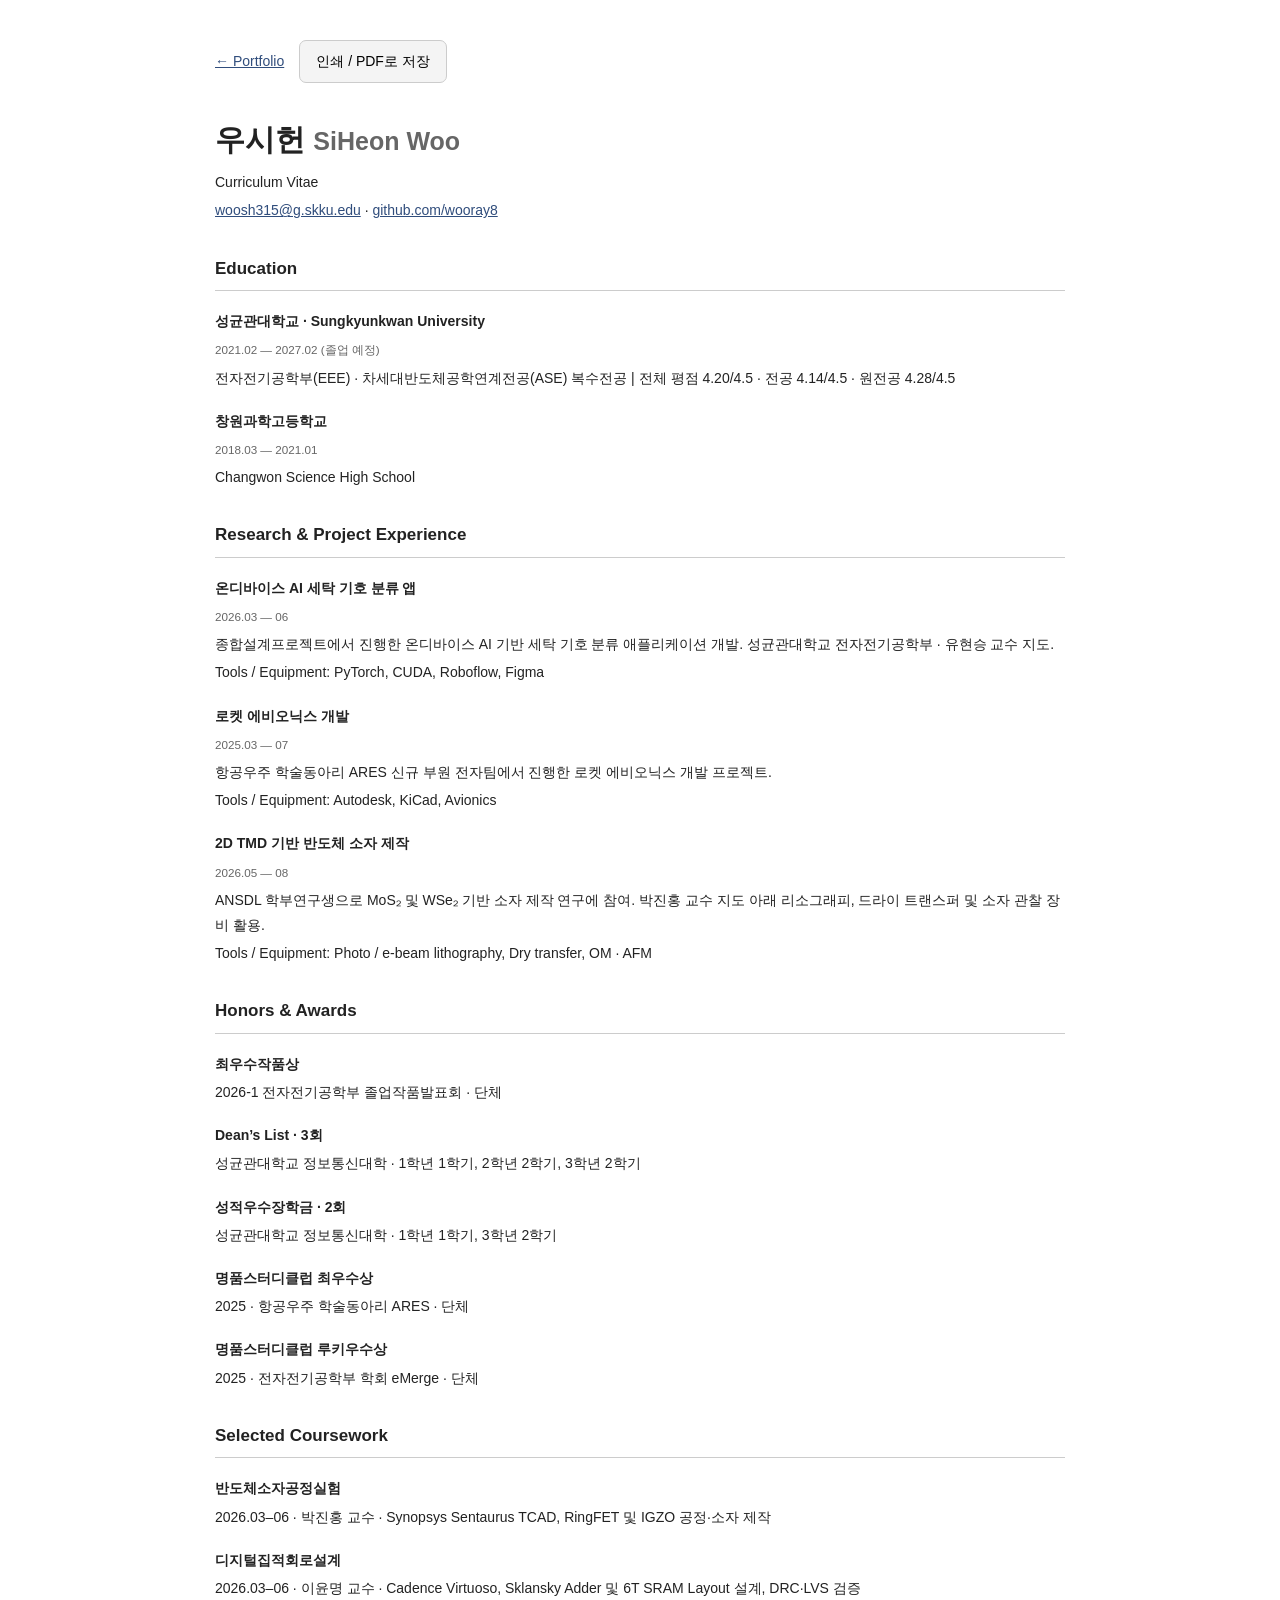
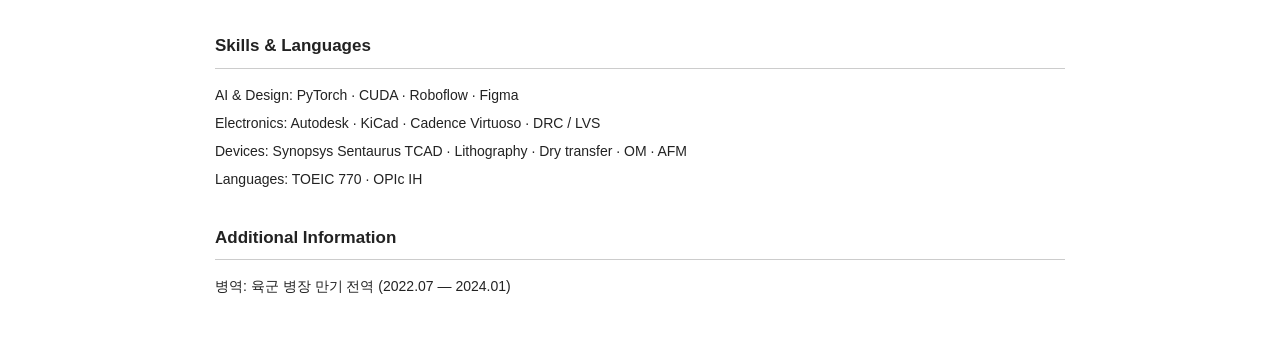
==== cv.html @ 156918aa "Add files via upload" ====
<!doctype html><html lang="ko"><head><meta charset="utf-8"><meta name="viewport" content="width=device-width,initial-scale=1"><title>우시헌 — Curriculum Vitae</title><style>body{font:14px/1.8 -apple-system,BlinkMacSystemFont,"Segoe UI","Malgun Gothic",sans-serif;color:#222;max-width:850px;padding:40px 28px;margin:auto}h1{margin:0;font-size:30px}h2{font-size:17px;border-bottom:1px solid #ccc;margin-top:30px;padding-bottom:6px}h3{font-size:14px;margin:18px 0 3px}p{margin:3px 0}a{color:#304d7c}small{color:#666}.top{display:flex;justify-content:space-between;gap:20px}.actions{display:flex;gap:15px;align-items:center;margin-bottom:30px}button{font:inherit;padding:8px 16px;border:1px solid #ccc;border-radius:7px;background:#f4f4f4;cursor:pointer}ul{padding-left:20px}@media print{body{padding:0;font-size:11px}.actions{display:none}h2{margin-top:20px}article{break-inside:avoid}@page{size:A4;margin:16mm}}@media(max-width:500px){.top{display:block}body{padding:25px 20px}}</style><script src="content.js" defer></script><script src="cv.js" defer></script></head><body><div class="actions"><a href="index.html">← Portfolio</a><button id="print">인쇄 / PDF로 저장</button></div><header><h1>우시헌 <small>SiHeon Woo</small></h1><p>Curriculum Vitae</p><p><a href="mailto:woosh315@g.skku.edu">woosh315@g.skku.edu</a> · <a href="https://github.com/wooray8">github.com/wooray8</a></p></header><main id="cv-content"></main></body></html>
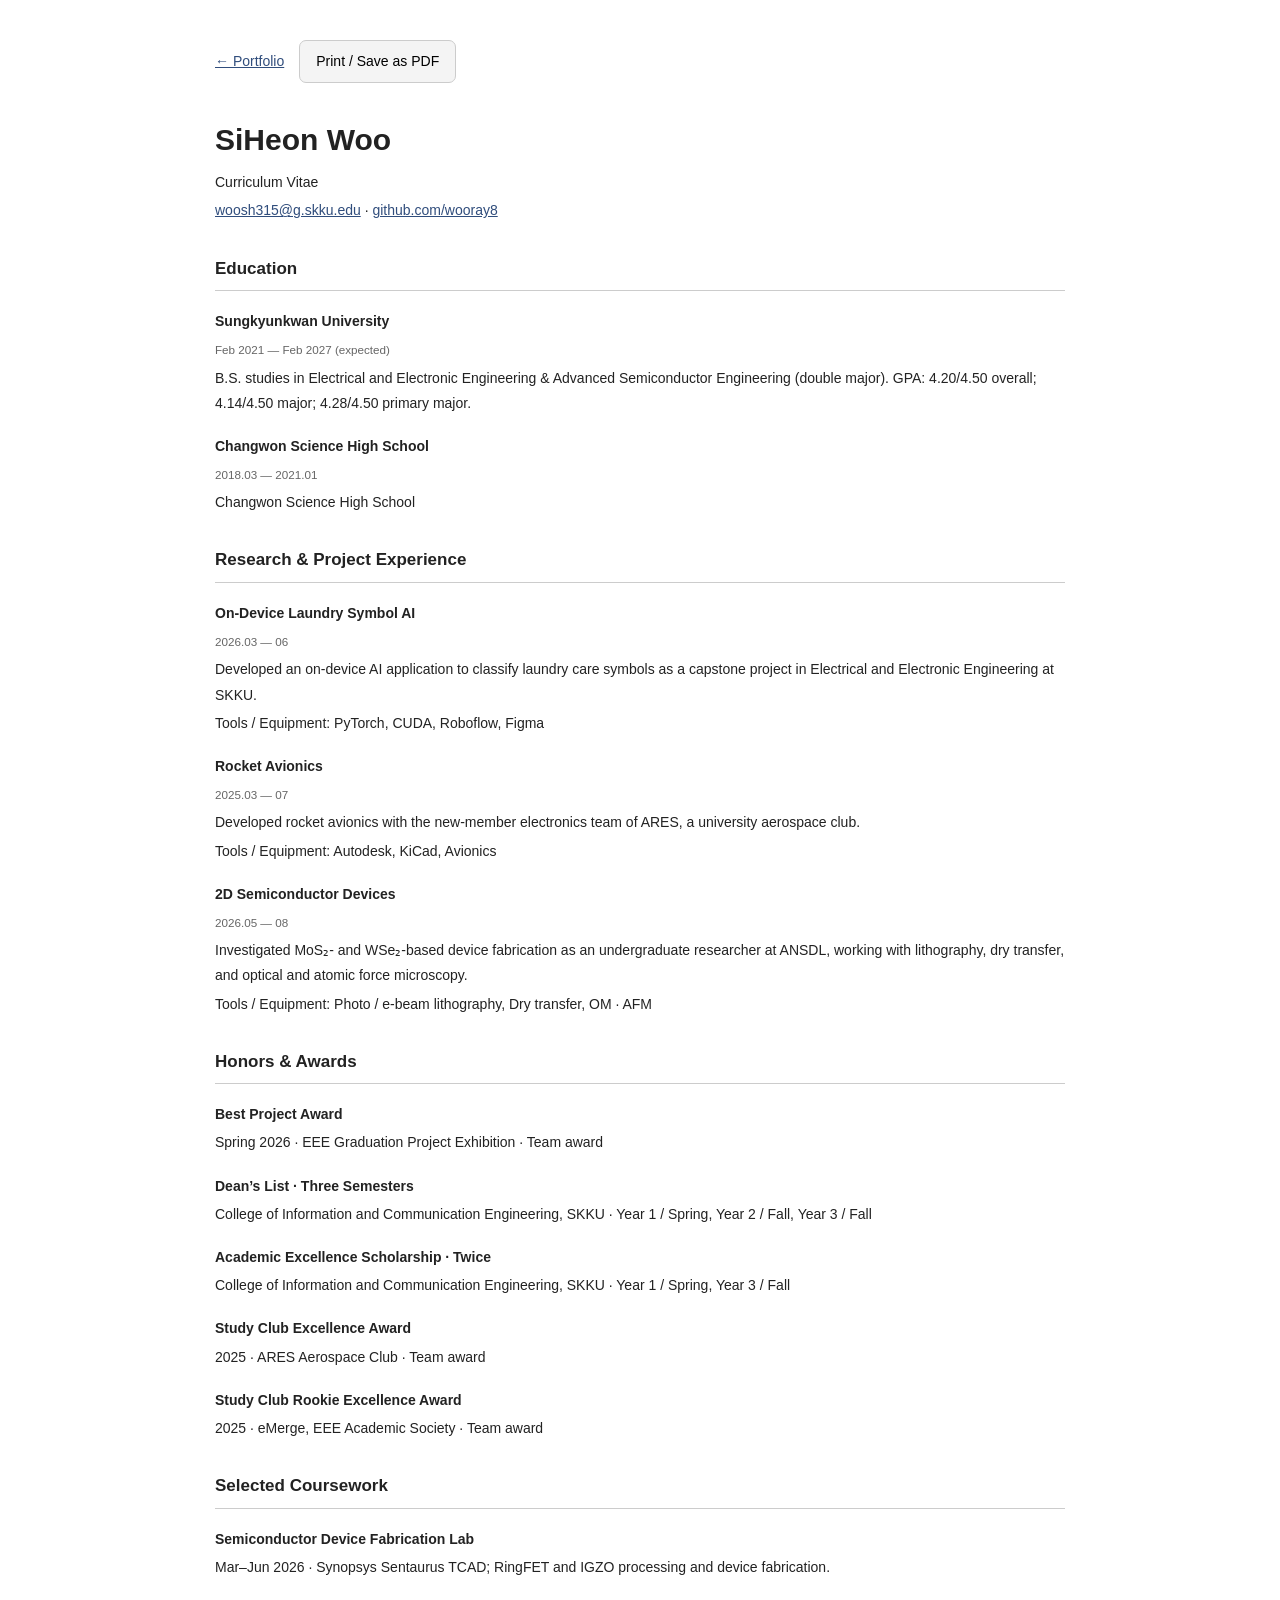
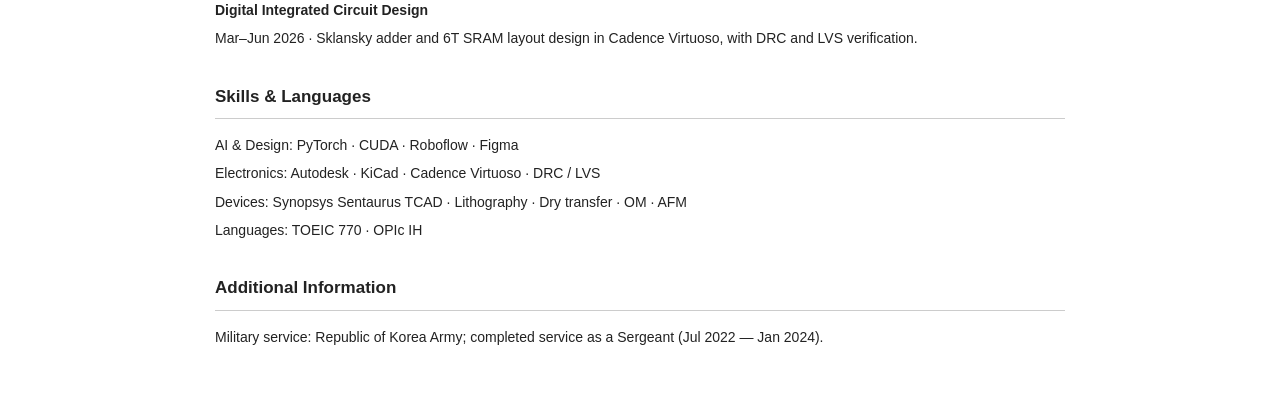
==== commit fc4cfa47: "Add files via upload" ====
--- a/cv.html
+++ b/cv.html
@@ -1 +1 @@
-<!doctype html><html lang="ko"><head><meta charset="utf-8"><meta name="viewport" content="width=device-width,initial-scale=1"><title>우시헌 — Curriculum Vitae</title><style>body{font:14px/1.8 -apple-system,BlinkMacSystemFont,"Segoe UI","Malgun Gothic",sans-serif;color:#222;max-width:850px;padding:40px 28px;margin:auto}h1{margin:0;font-size:30px}h2{font-size:17px;border-bottom:1px solid #ccc;margin-top:30px;padding-bottom:6px}h3{font-size:14px;margin:18px 0 3px}p{margin:3px 0}a{color:#304d7c}small{color:#666}.top{display:flex;justify-content:space-between;gap:20px}.actions{display:flex;gap:15px;align-items:center;margin-bottom:30px}button{font:inherit;padding:8px 16px;border:1px solid #ccc;border-radius:7px;background:#f4f4f4;cursor:pointer}ul{padding-left:20px}@media print{body{padding:0;font-size:11px}.actions{display:none}h2{margin-top:20px}article{break-inside:avoid}@page{size:A4;margin:16mm}}@media(max-width:500px){.top{display:block}body{padding:25px 20px}}</style><script src="content.js" defer></script><script src="cv.js" defer></script></head><body><div class="actions"><a href="index.html">← Portfolio</a><button id="print">인쇄 / PDF로 저장</button></div><header><h1>우시헌 <small>SiHeon Woo</small></h1><p>Curriculum Vitae</p><p><a href="mailto:woosh315@g.skku.edu">woosh315@g.skku.edu</a> · <a href="https://github.com/wooray8">github.com/wooray8</a></p></header><main id="cv-content"></main></body></html>+<!doctype html><html lang="en"><head><meta charset="utf-8"><meta name="viewport" content="width=device-width,initial-scale=1"><title>SiHeon Woo — Curriculum Vitae</title><style>body{font:14px/1.8 -apple-system,BlinkMacSystemFont,"Segoe UI","Malgun Gothic",sans-serif;color:#222;max-width:850px;padding:40px 28px;margin:auto}h1{margin:0;font-size:30px}h2{font-size:17px;border-bottom:1px solid #ccc;margin-top:30px;padding-bottom:6px}h3{font-size:14px;margin:18px 0 3px}p{margin:3px 0}a{color:#304d7c}small{color:#666}.top{display:flex;justify-content:space-between;gap:20px}.actions{display:flex;gap:15px;align-items:center;margin-bottom:30px}button{font:inherit;padding:8px 16px;border:1px solid #ccc;border-radius:7px;background:#f4f4f4;cursor:pointer}ul{padding-left:20px}@media print{body{padding:0;font-size:11px}.actions{display:none}h2{margin-top:20px}article{break-inside:avoid}@page{size:A4;margin:16mm}}@media(max-width:500px){.top{display:block}body{padding:25px 20px}}</style><script src="content.js?v=en-2" defer></script><script src="cv.js?v=en-2" defer></script></head><body><div class="actions"><a href="index.html">← Portfolio</a><button id="print">Print / Save as PDF</button></div><header><h1>SiHeon Woo</h1><p>Curriculum Vitae</p><p><a href="mailto:woosh315@g.skku.edu">woosh315@g.skku.edu</a> · <a href="https://github.com/wooray8">github.com/wooray8</a></p></header><main id="cv-content"></main></body></html>
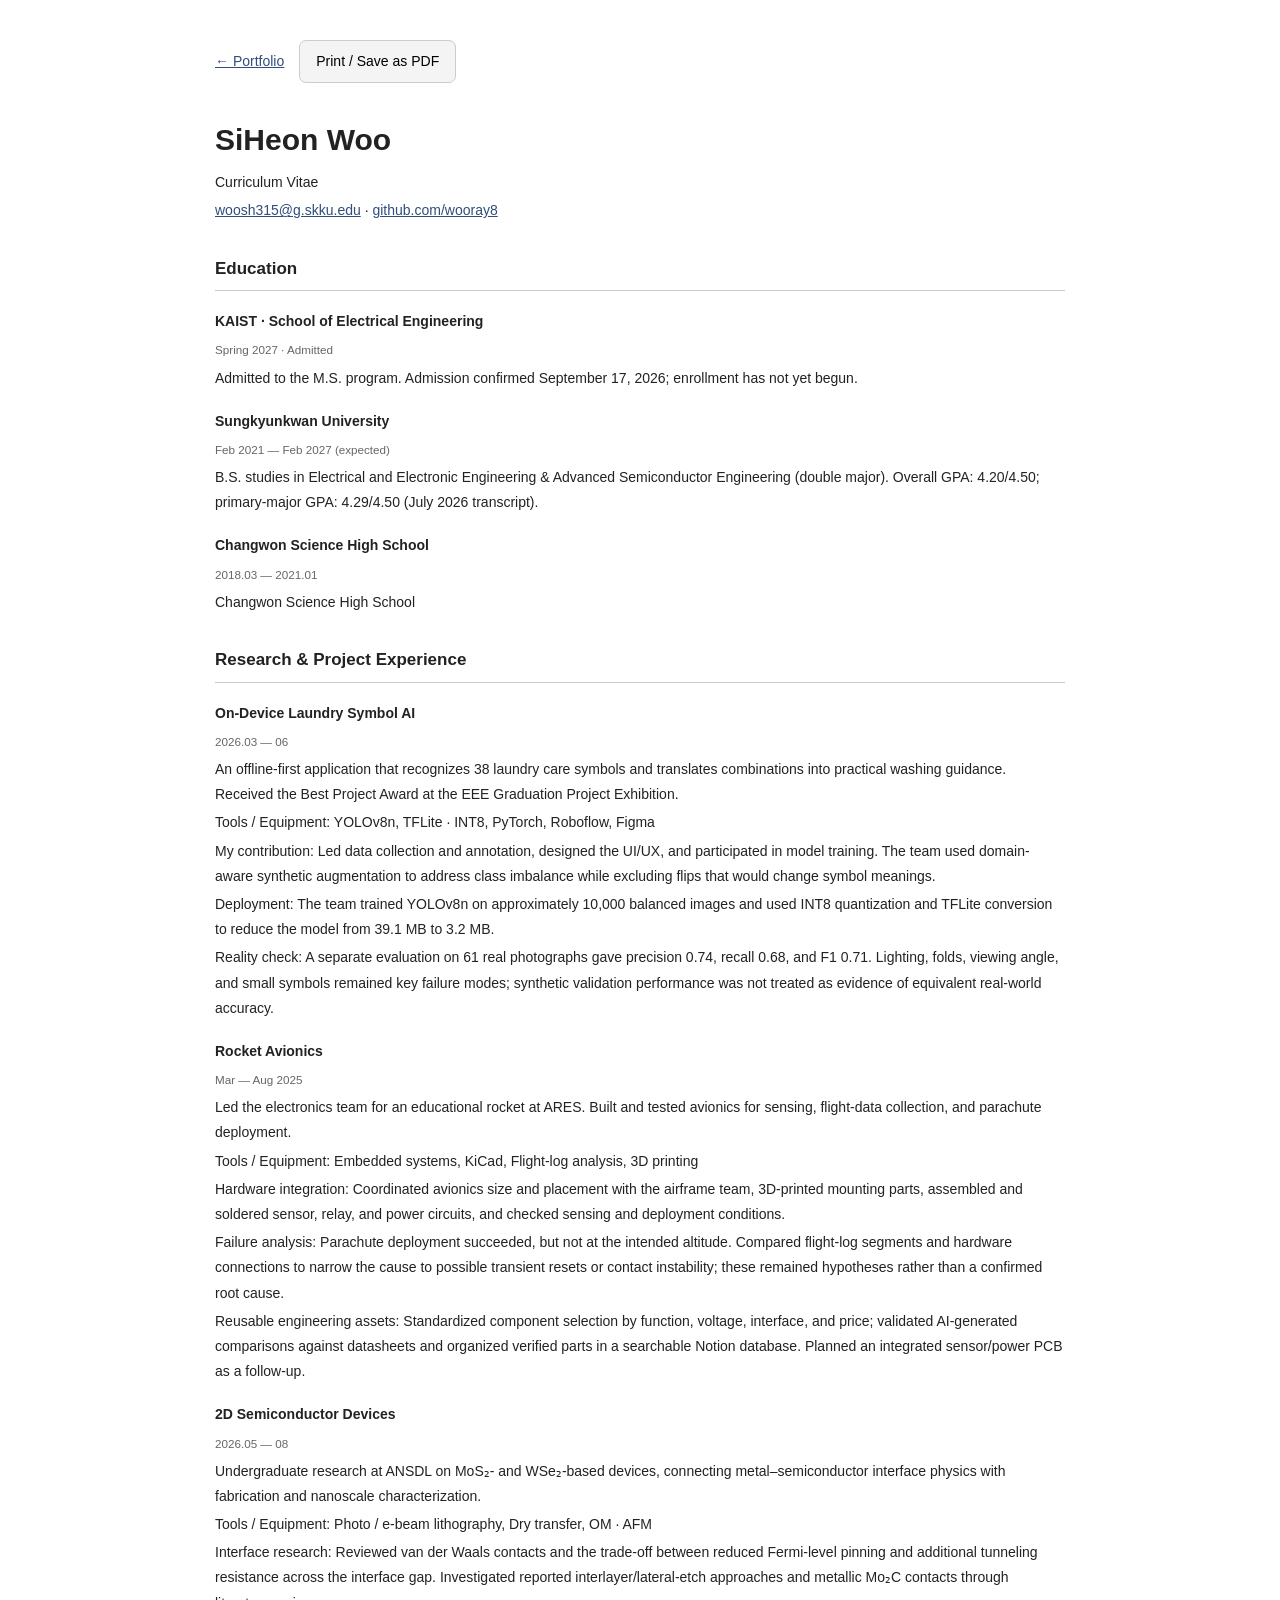
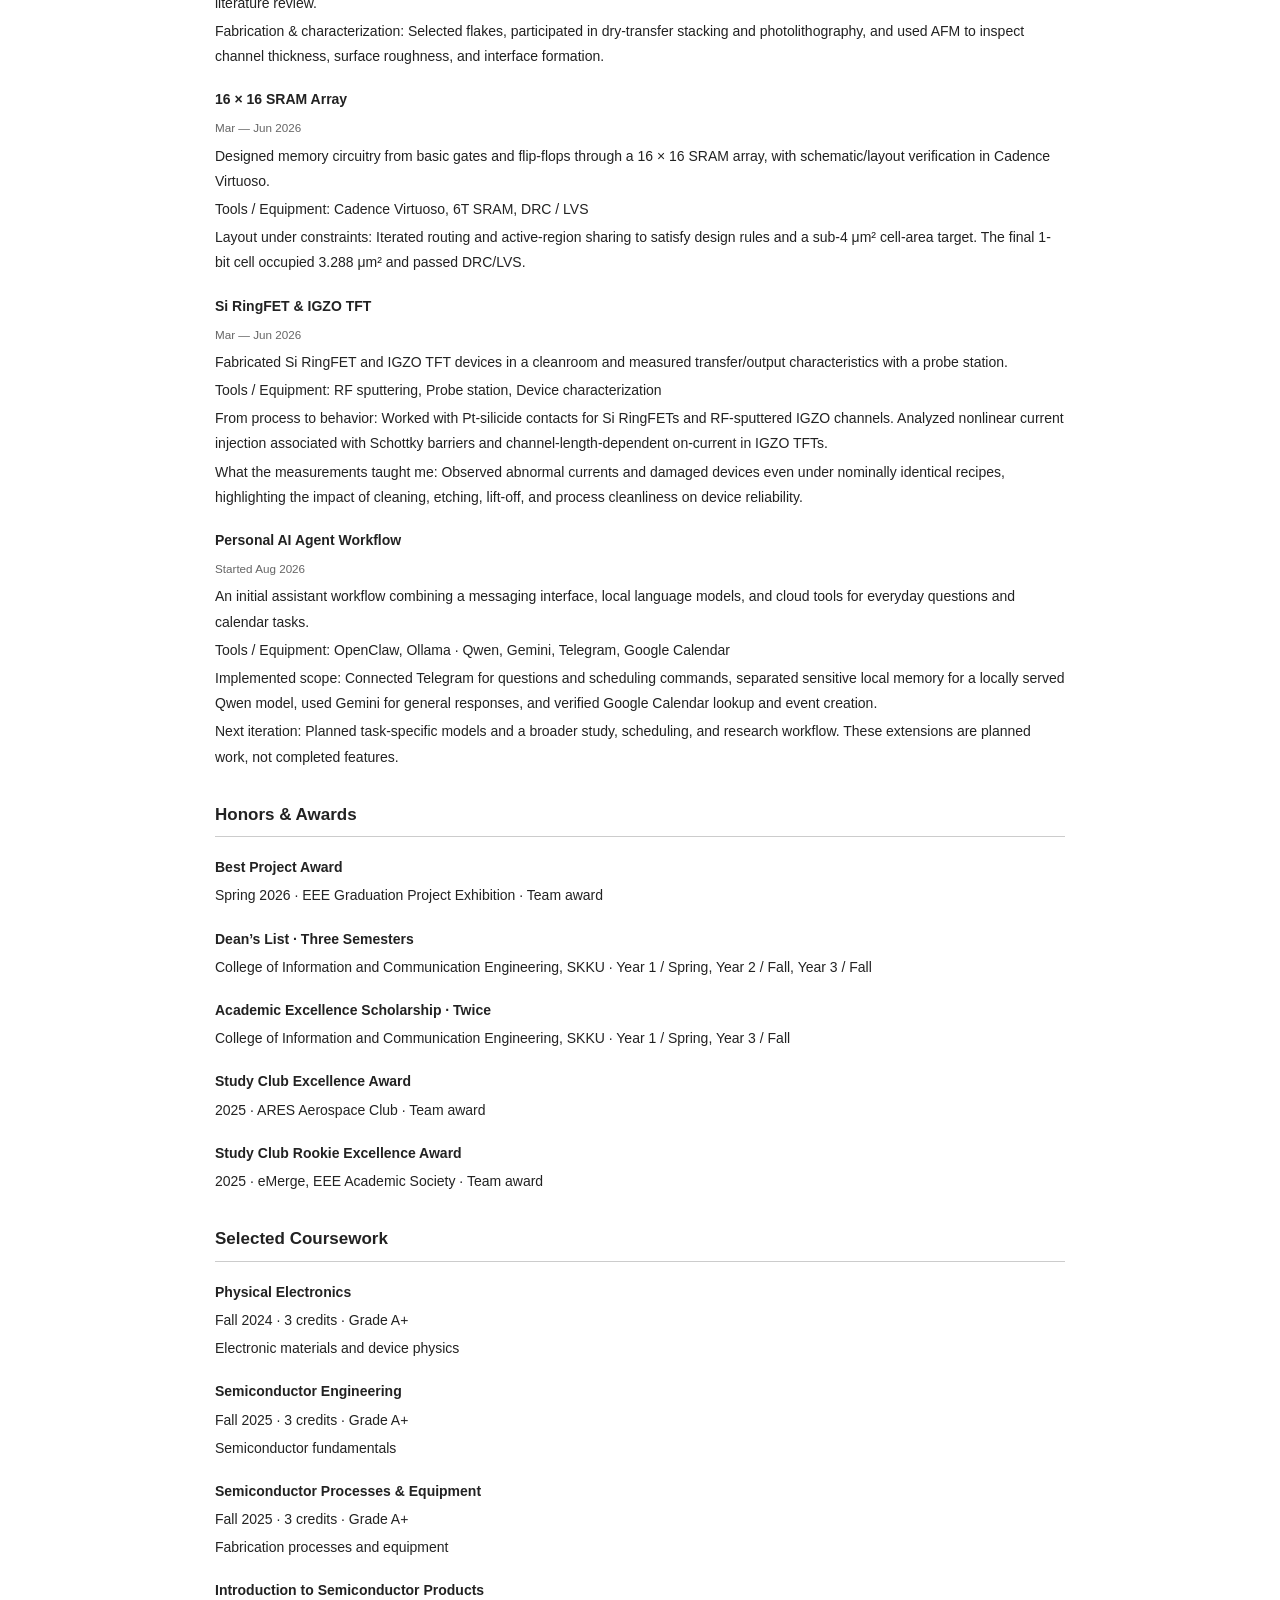
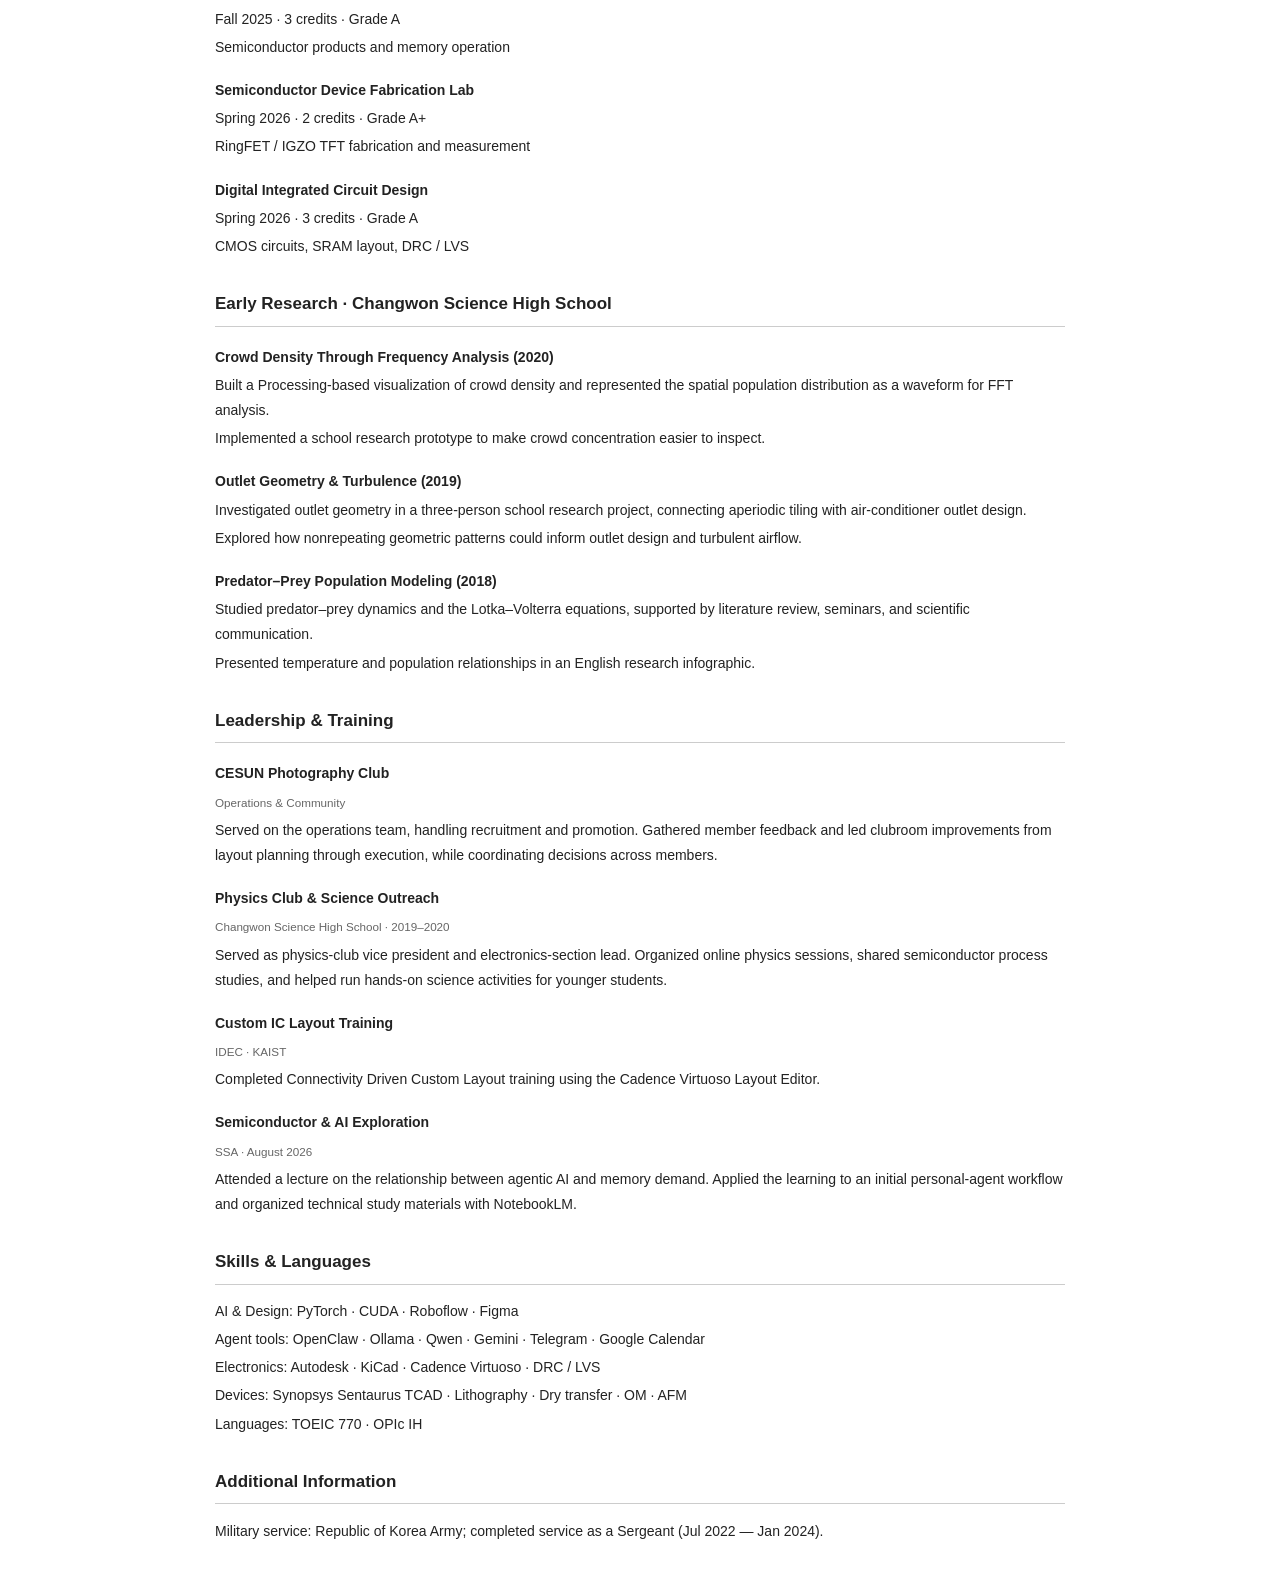
==== commit a407cf77: "Add files via upload" ====
--- a/cv.html
+++ b/cv.html
@@ -1 +1 @@
-<!doctype html><html lang="en"><head><meta charset="utf-8"><meta name="viewport" content="width=device-width,initial-scale=1"><title>SiHeon Woo — Curriculum Vitae</title><style>body{font:14px/1.8 -apple-system,BlinkMacSystemFont,"Segoe UI","Malgun Gothic",sans-serif;color:#222;max-width:850px;padding:40px 28px;margin:auto}h1{margin:0;font-size:30px}h2{font-size:17px;border-bottom:1px solid #ccc;margin-top:30px;padding-bottom:6px}h3{font-size:14px;margin:18px 0 3px}p{margin:3px 0}a{color:#304d7c}small{color:#666}.top{display:flex;justify-content:space-between;gap:20px}.actions{display:flex;gap:15px;align-items:center;margin-bottom:30px}button{font:inherit;padding:8px 16px;border:1px solid #ccc;border-radius:7px;background:#f4f4f4;cursor:pointer}ul{padding-left:20px}@media print{body{padding:0;font-size:11px}.actions{display:none}h2{margin-top:20px}article{break-inside:avoid}@page{size:A4;margin:16mm}}@media(max-width:500px){.top{display:block}body{padding:25px 20px}}</style><script src="content.js?v=en-2" defer></script><script src="cv.js?v=en-2" defer></script></head><body><div class="actions"><a href="index.html">← Portfolio</a><button id="print">Print / Save as PDF</button></div><header><h1>SiHeon Woo</h1><p>Curriculum Vitae</p><p><a href="mailto:woosh315@g.skku.edu">woosh315@g.skku.edu</a> · <a href="https://github.com/wooray8">github.com/wooray8</a></p></header><main id="cv-content"></main></body></html>+<!doctype html><html lang="en"><head><meta charset="utf-8"><meta name="viewport" content="width=device-width,initial-scale=1"><title>SiHeon Woo — Curriculum Vitae</title><style>body{font:14px/1.8 -apple-system,BlinkMacSystemFont,"Segoe UI","Malgun Gothic",sans-serif;color:#222;max-width:850px;padding:40px 28px;margin:auto}h1{margin:0;font-size:30px}h2{font-size:17px;border-bottom:1px solid #ccc;margin-top:30px;padding-bottom:6px}h3{font-size:14px;margin:18px 0 3px}p{margin:3px 0}a{color:#304d7c}small{color:#666}.top{display:flex;justify-content:space-between;gap:20px}.actions{display:flex;gap:15px;align-items:center;margin-bottom:30px}button{font:inherit;padding:8px 16px;border:1px solid #ccc;border-radius:7px;background:#f4f4f4;cursor:pointer}ul{padding-left:20px}@media print{body{padding:0;font-size:11px}.actions{display:none}h2{margin-top:20px}article{break-inside:avoid}@page{size:A4;margin:16mm}}@media(max-width:500px){.top{display:block}body{padding:25px 20px}}</style><script src="content.js?v=portfolio-3" defer></script><script src="cv.js?v=portfolio-3" defer></script></head><body><div class="actions"><a href="index.html">← Portfolio</a><button id="print">Print / Save as PDF</button></div><header><h1>SiHeon Woo</h1><p>Curriculum Vitae</p><p><a href="mailto:woosh315@g.skku.edu">woosh315@g.skku.edu</a> · <a href="https://github.com/wooray8">github.com/wooray8</a></p></header><main id="cv-content"></main></body></html>
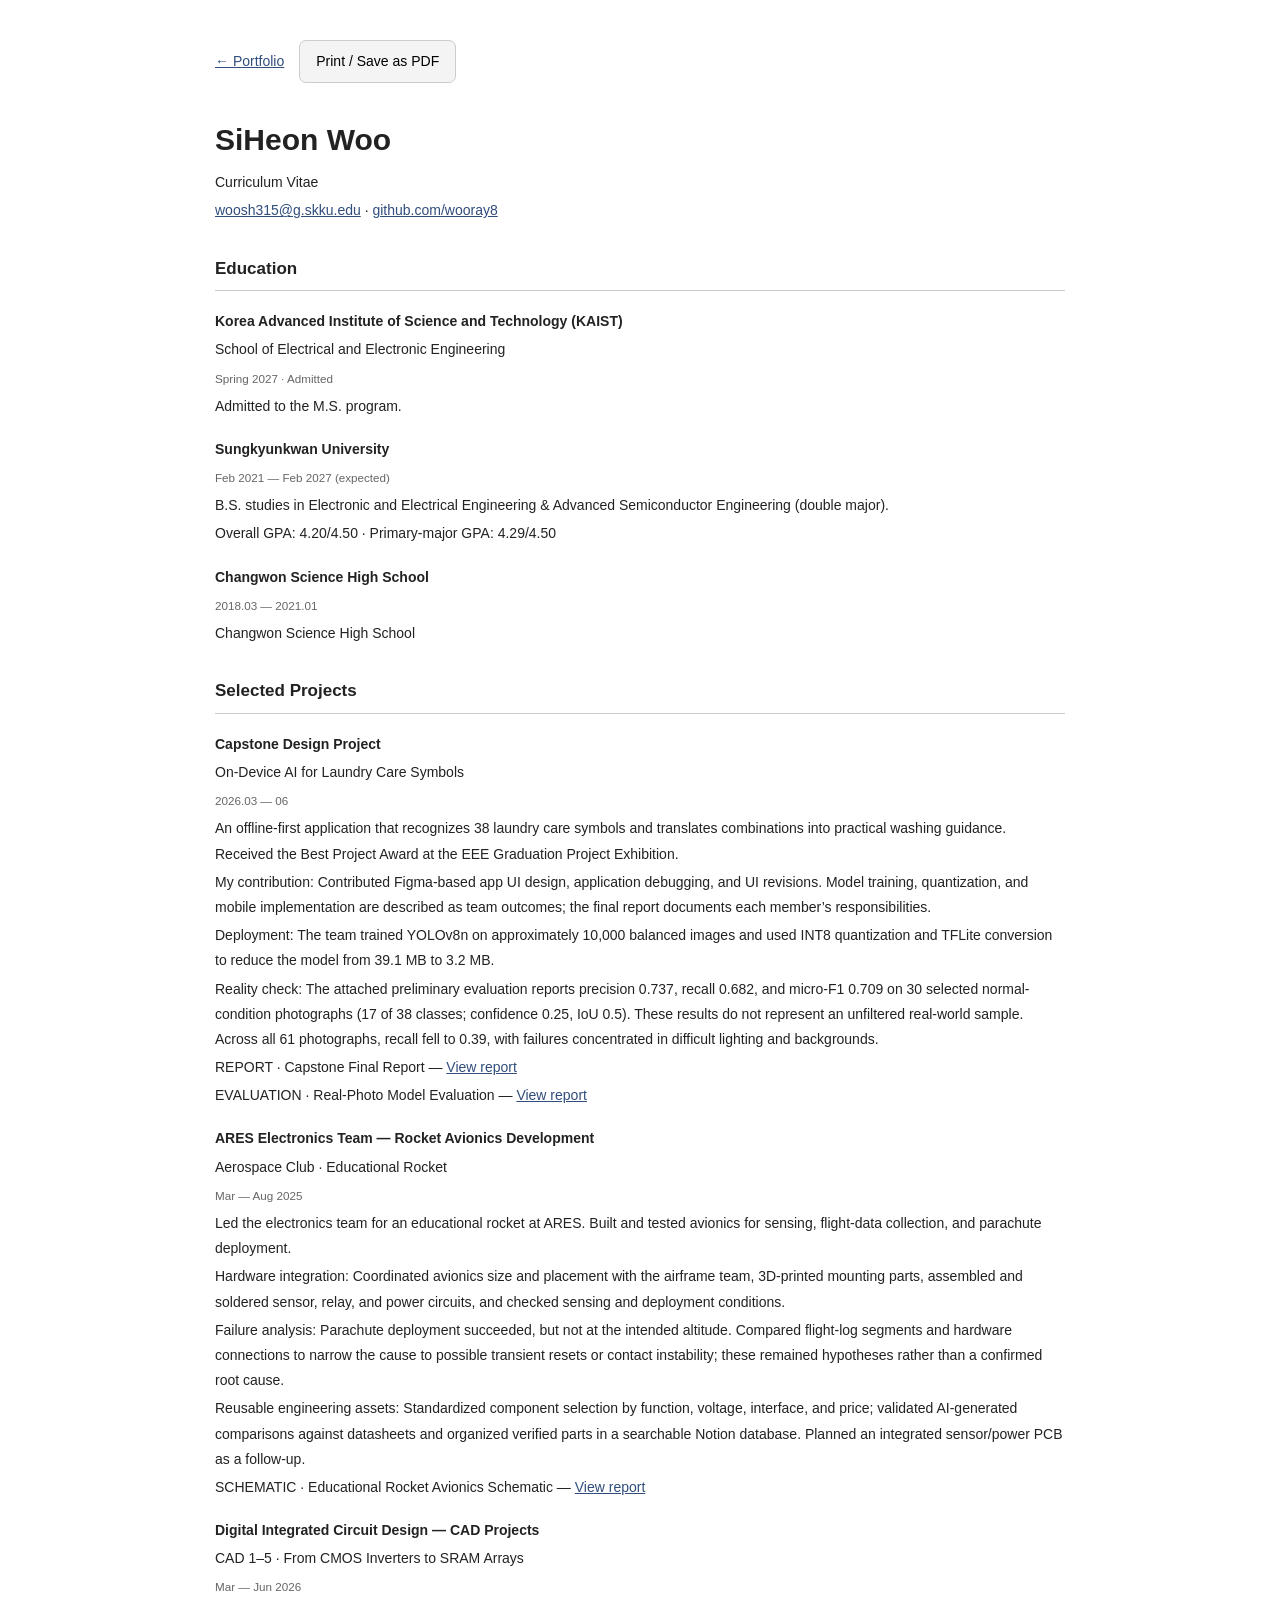
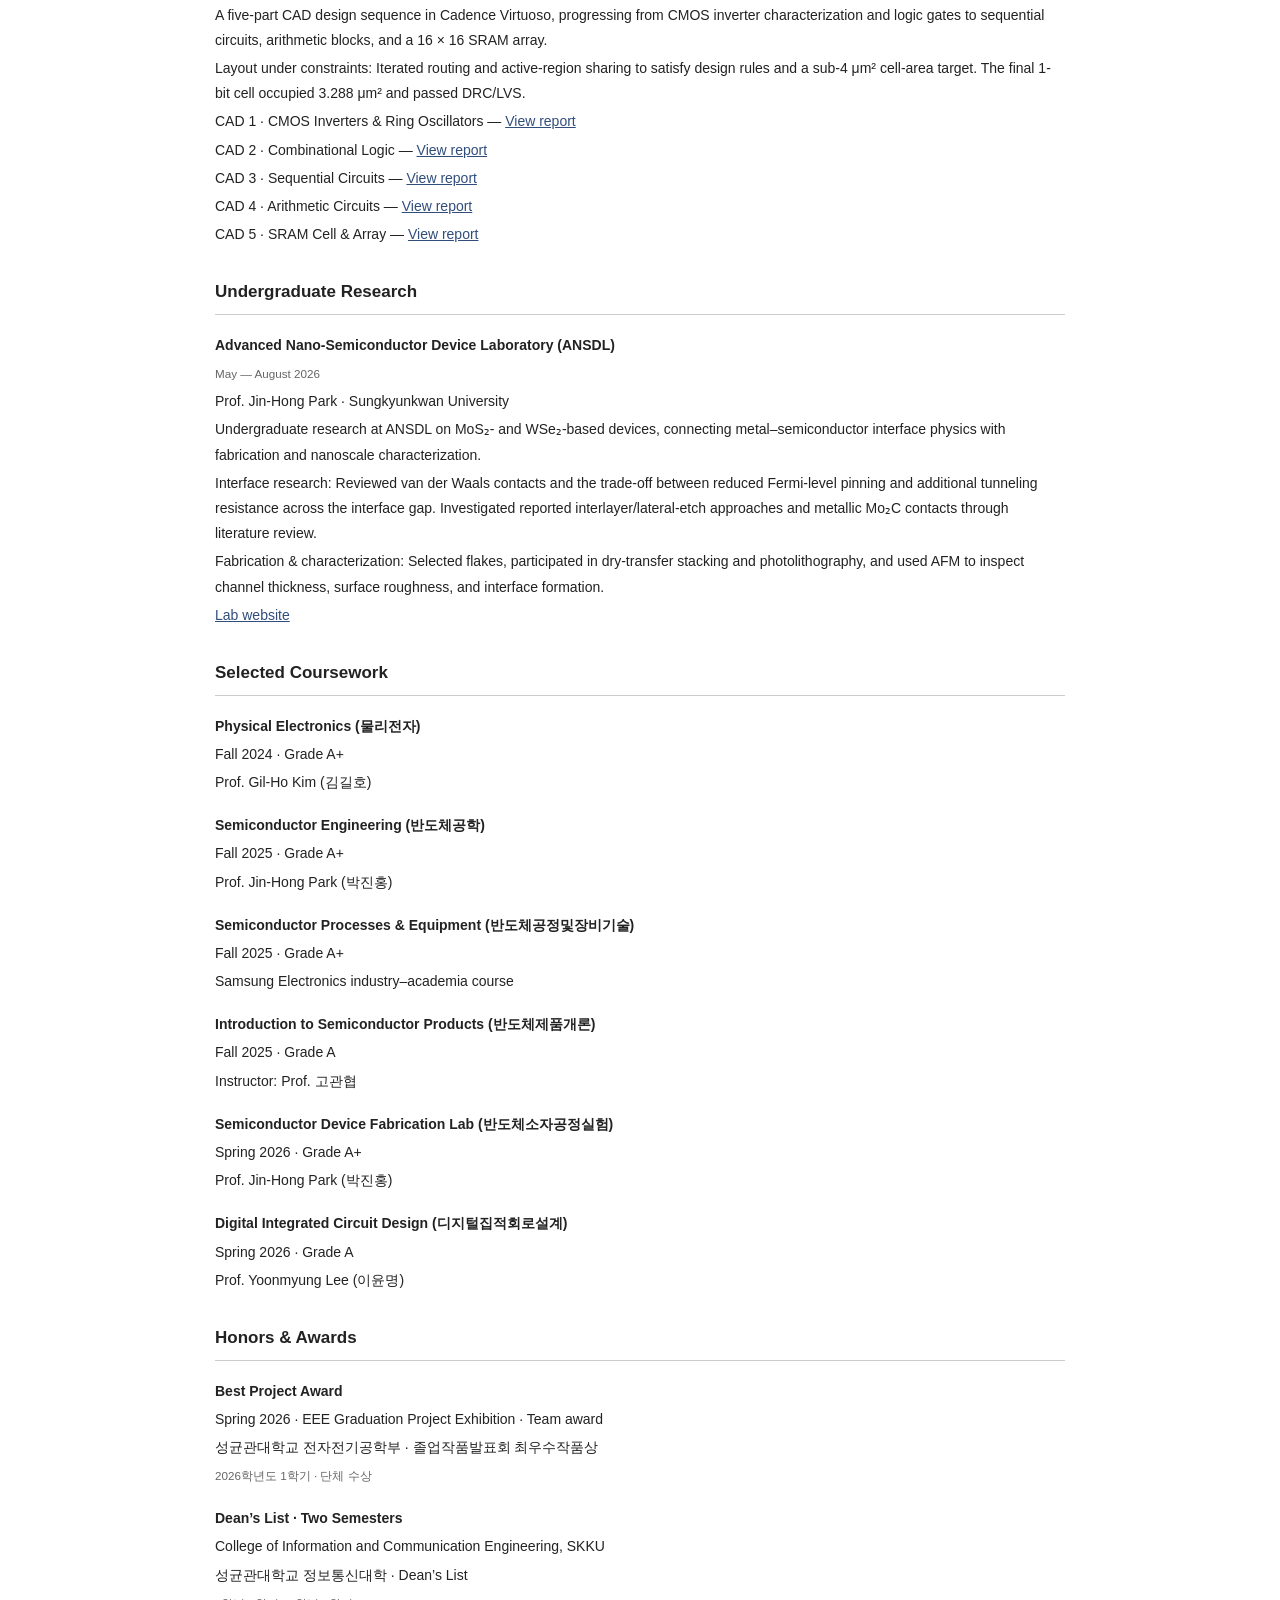
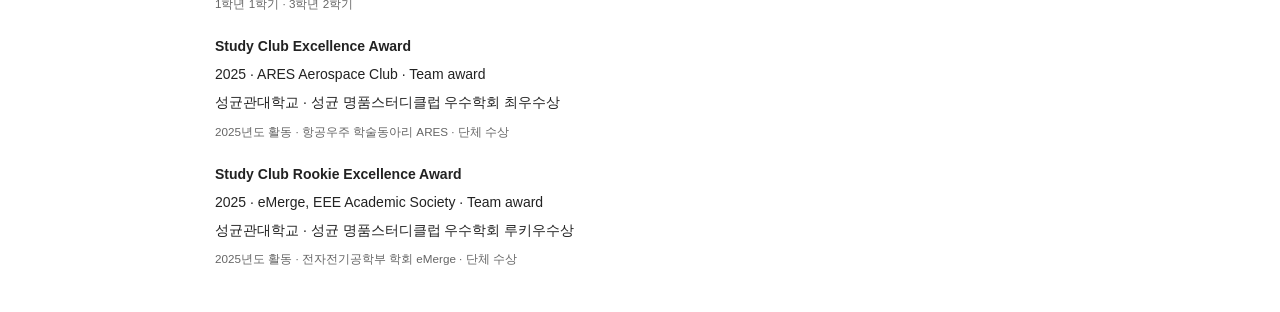
==== commit d2c7331d: "Add files via upload" ====
--- a/cv.html
+++ b/cv.html
@@ -1 +1 @@
-<!doctype html><html lang="en"><head><meta charset="utf-8"><meta name="viewport" content="width=device-width,initial-scale=1"><title>SiHeon Woo — Curriculum Vitae</title><style>body{font:14px/1.8 -apple-system,BlinkMacSystemFont,"Segoe UI","Malgun Gothic",sans-serif;color:#222;max-width:850px;padding:40px 28px;margin:auto}h1{margin:0;font-size:30px}h2{font-size:17px;border-bottom:1px solid #ccc;margin-top:30px;padding-bottom:6px}h3{font-size:14px;margin:18px 0 3px}p{margin:3px 0}a{color:#304d7c}small{color:#666}.top{display:flex;justify-content:space-between;gap:20px}.actions{display:flex;gap:15px;align-items:center;margin-bottom:30px}button{font:inherit;padding:8px 16px;border:1px solid #ccc;border-radius:7px;background:#f4f4f4;cursor:pointer}ul{padding-left:20px}@media print{body{padding:0;font-size:11px}.actions{display:none}h2{margin-top:20px}article{break-inside:avoid}@page{size:A4;margin:16mm}}@media(max-width:500px){.top{display:block}body{padding:25px 20px}}</style><script src="content.js?v=portfolio-3" defer></script><script src="cv.js?v=portfolio-3" defer></script></head><body><div class="actions"><a href="index.html">← Portfolio</a><button id="print">Print / Save as PDF</button></div><header><h1>SiHeon Woo</h1><p>Curriculum Vitae</p><p><a href="mailto:woosh315@g.skku.edu">woosh315@g.skku.edu</a> · <a href="https://github.com/wooray8">github.com/wooray8</a></p></header><main id="cv-content"></main></body></html>+<!doctype html><html lang="en"><head><meta charset="utf-8"><meta name="viewport" content="width=device-width,initial-scale=1"><title>SiHeon Woo — Curriculum Vitae</title><style>body{font:14px/1.8 -apple-system,BlinkMacSystemFont,"Segoe UI","Malgun Gothic",sans-serif;color:#222;max-width:850px;padding:40px 28px;margin:auto}h1{margin:0;font-size:30px}h2{font-size:17px;border-bottom:1px solid #ccc;margin-top:30px;padding-bottom:6px}h3{font-size:14px;margin:18px 0 3px}p{margin:3px 0}a{color:#304d7c}small{color:#666}.top{display:flex;justify-content:space-between;gap:20px}.actions{display:flex;gap:15px;align-items:center;margin-bottom:30px}button{font:inherit;padding:8px 16px;border:1px solid #ccc;border-radius:7px;background:#f4f4f4;cursor:pointer}ul{padding-left:20px}@media print{body{padding:0;font-size:11px}.actions{display:none}h2{margin-top:20px}article{break-inside:avoid}@page{size:A4;margin:16mm}}@media(max-width:500px){.top{display:block}body{padding:25px 20px}}</style><script src="content.js?v=portfolio-9" defer></script><script src="cv.js?v=portfolio-9" defer></script></head><body><div class="actions"><a href="index.html">← Portfolio</a><button id="print">Print / Save as PDF</button></div><header><h1>SiHeon Woo</h1><p>Curriculum Vitae</p><p><a href="mailto:woosh315@g.skku.edu">woosh315@g.skku.edu</a> · <a href="https://github.com/wooray8">github.com/wooray8</a></p></header><main id="cv-content"></main></body></html>
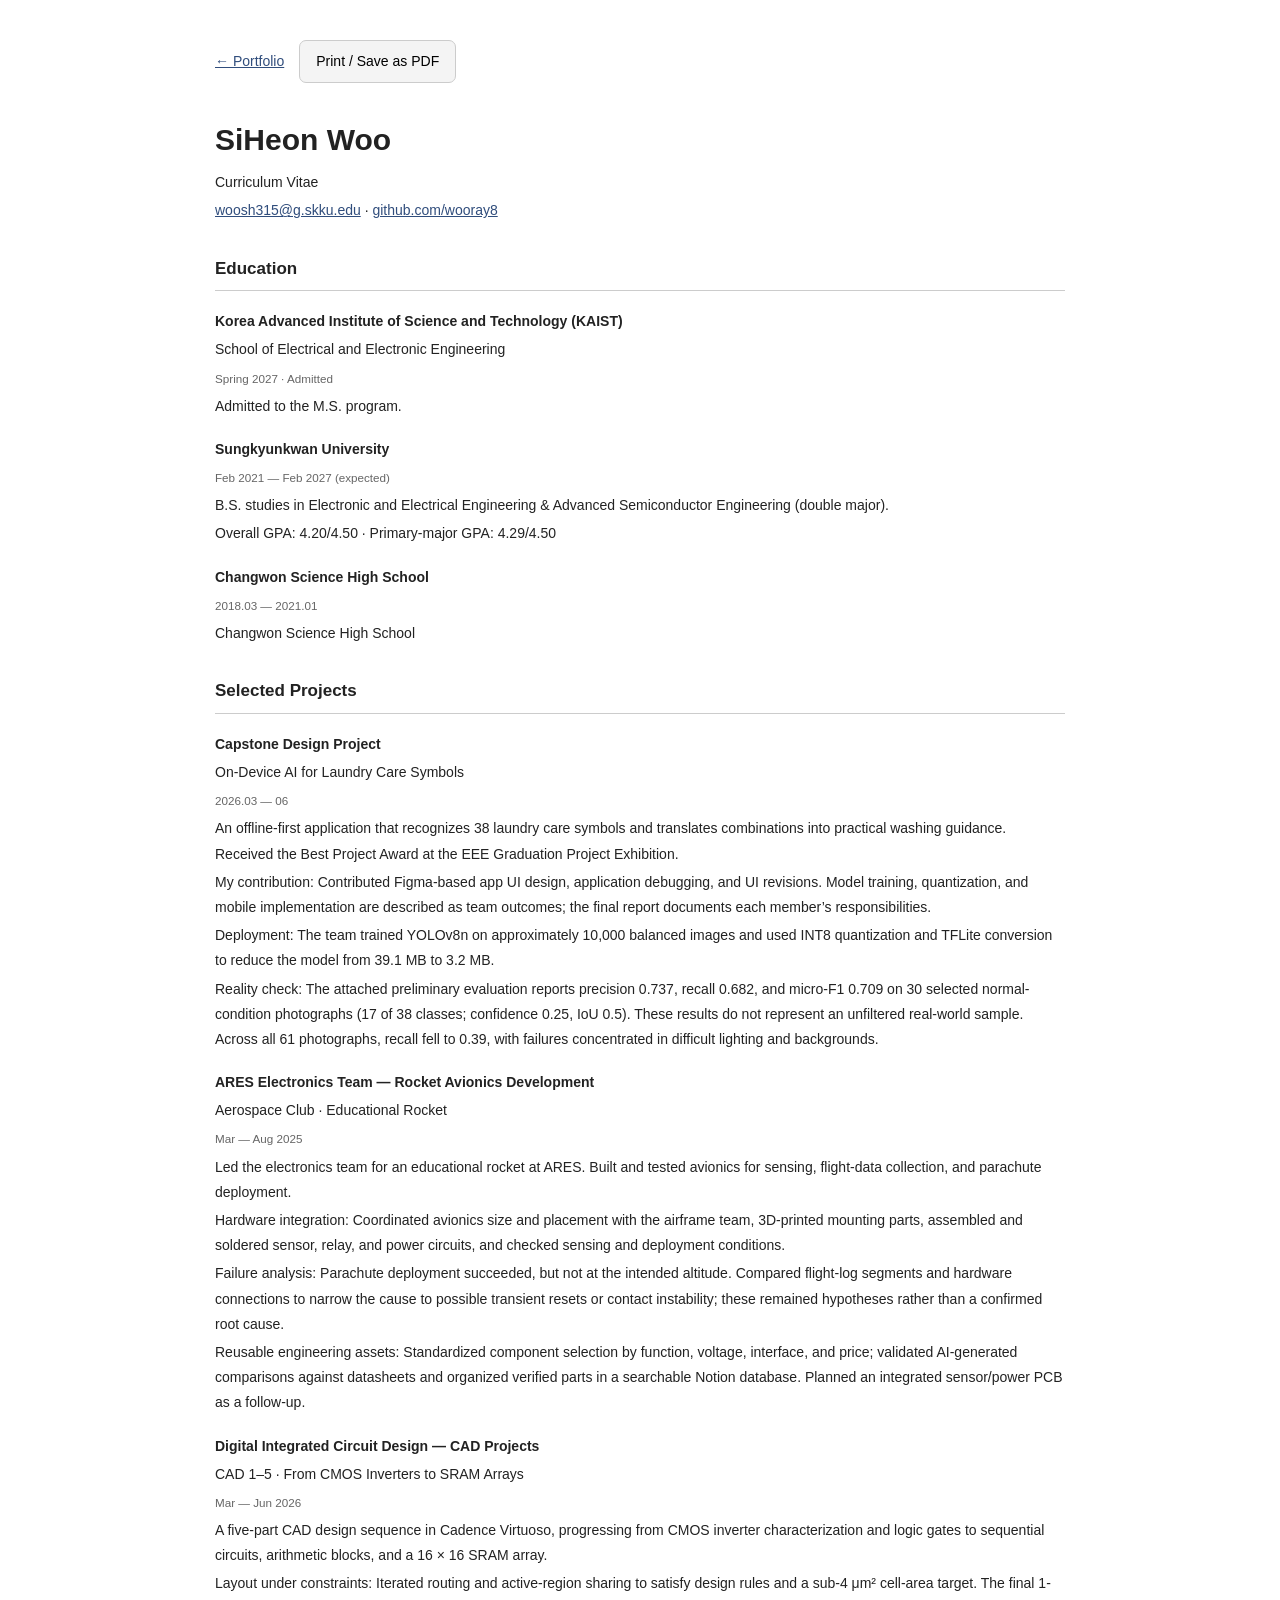
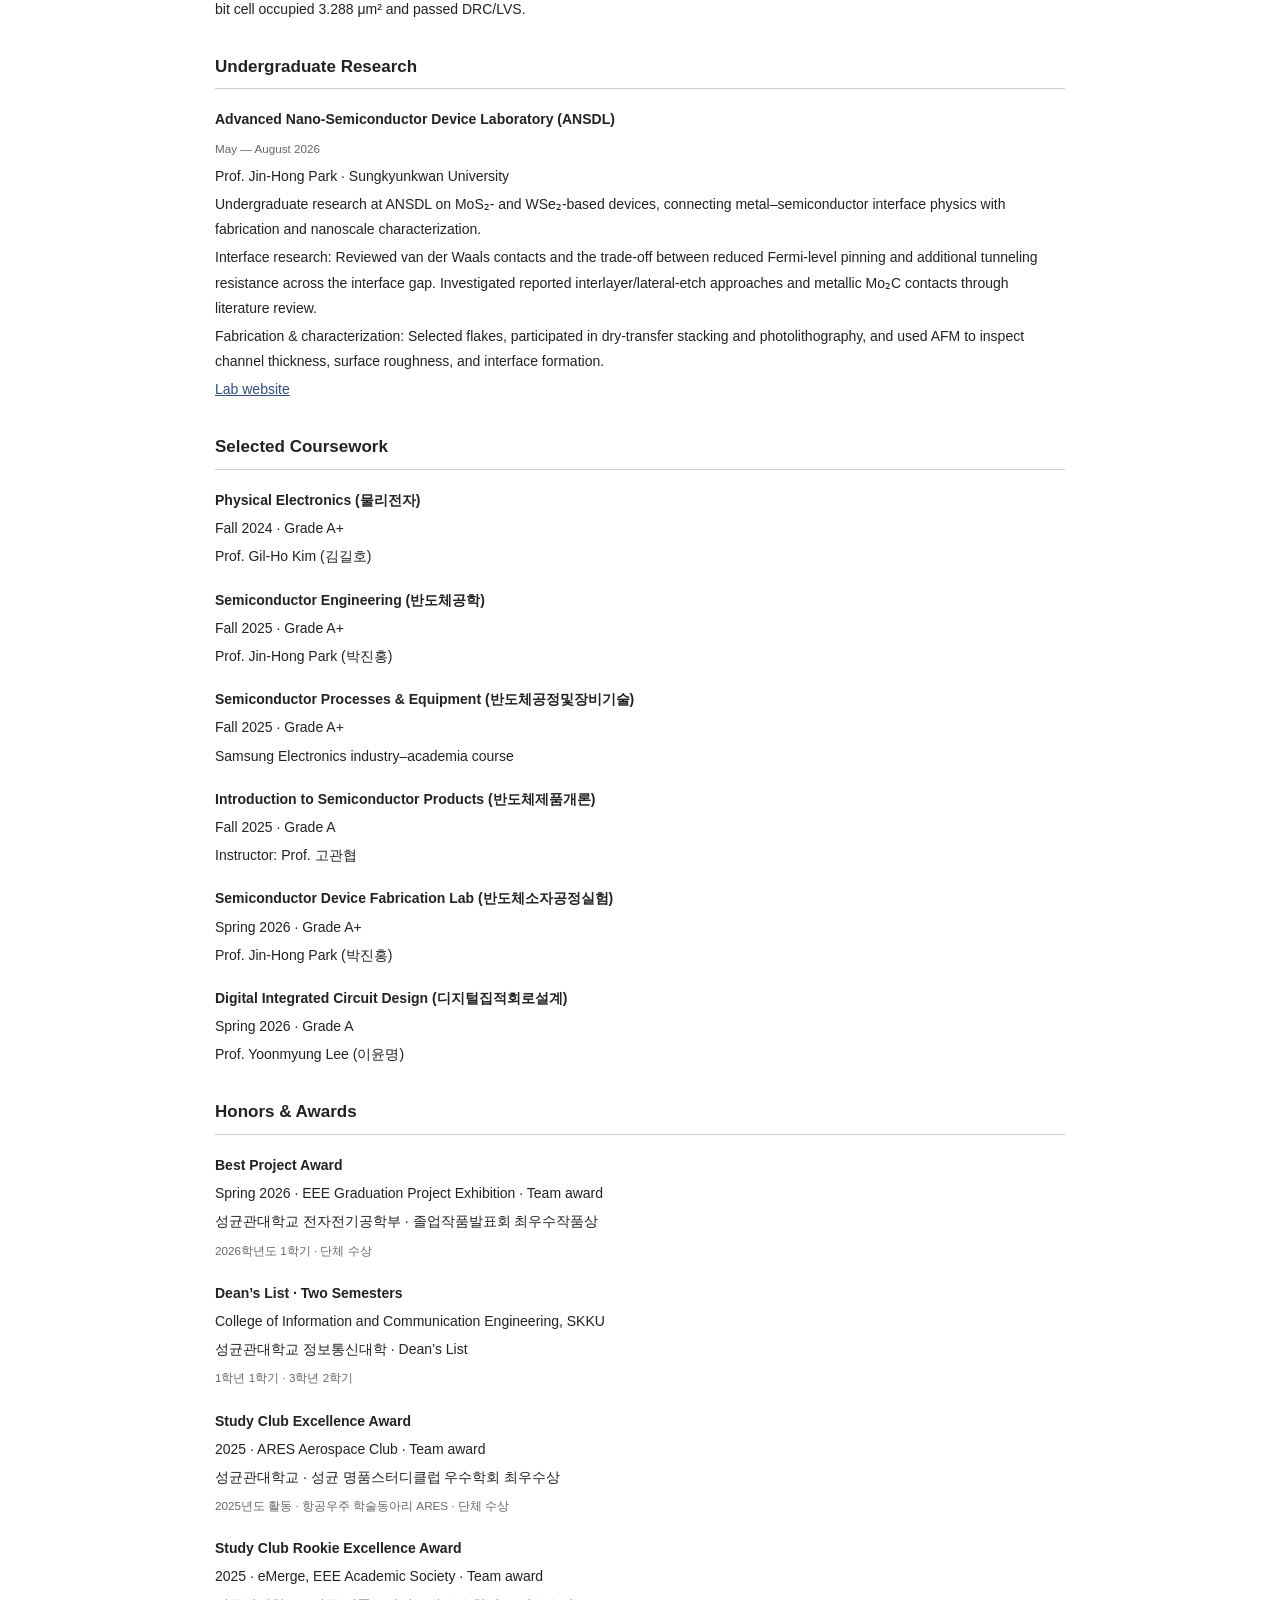
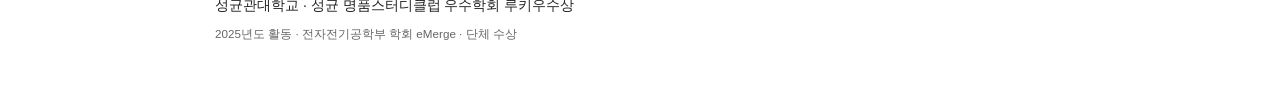
==== commit 3db0a35a: "Add files via upload" ====
--- a/cv.html
+++ b/cv.html
@@ -1 +1 @@
-<!doctype html><html lang="en"><head><meta charset="utf-8"><meta name="viewport" content="width=device-width,initial-scale=1"><title>SiHeon Woo — Curriculum Vitae</title><style>body{font:14px/1.8 -apple-system,BlinkMacSystemFont,"Segoe UI","Malgun Gothic",sans-serif;color:#222;max-width:850px;padding:40px 28px;margin:auto}h1{margin:0;font-size:30px}h2{font-size:17px;border-bottom:1px solid #ccc;margin-top:30px;padding-bottom:6px}h3{font-size:14px;margin:18px 0 3px}p{margin:3px 0}a{color:#304d7c}small{color:#666}.top{display:flex;justify-content:space-between;gap:20px}.actions{display:flex;gap:15px;align-items:center;margin-bottom:30px}button{font:inherit;padding:8px 16px;border:1px solid #ccc;border-radius:7px;background:#f4f4f4;cursor:pointer}ul{padding-left:20px}@media print{body{padding:0;font-size:11px}.actions{display:none}h2{margin-top:20px}article{break-inside:avoid}@page{size:A4;margin:16mm}}@media(max-width:500px){.top{display:block}body{padding:25px 20px}}</style><script src="content.js?v=portfolio-9" defer></script><script src="cv.js?v=portfolio-9" defer></script></head><body><div class="actions"><a href="index.html">← Portfolio</a><button id="print">Print / Save as PDF</button></div><header><h1>SiHeon Woo</h1><p>Curriculum Vitae</p><p><a href="mailto:woosh315@g.skku.edu">woosh315@g.skku.edu</a> · <a href="https://github.com/wooray8">github.com/wooray8</a></p></header><main id="cv-content"></main></body></html>+<!doctype html><html lang="en"><head><meta charset="utf-8"><meta name="viewport" content="width=device-width,initial-scale=1"><title>SiHeon Woo — Curriculum Vitae</title><style>body{font:14px/1.8 -apple-system,BlinkMacSystemFont,"Segoe UI","Malgun Gothic",sans-serif;color:#222;max-width:850px;padding:40px 28px;margin:auto}h1{margin:0;font-size:30px}h2{font-size:17px;border-bottom:1px solid #ccc;margin-top:30px;padding-bottom:6px}h3{font-size:14px;margin:18px 0 3px}p{margin:3px 0}a{color:#304d7c}small{color:#666}.top{display:flex;justify-content:space-between;gap:20px}.actions{display:flex;gap:15px;align-items:center;margin-bottom:30px}button{font:inherit;padding:8px 16px;border:1px solid #ccc;border-radius:7px;background:#f4f4f4;cursor:pointer}ul{padding-left:20px}@media print{body{padding:0;font-size:11px}.actions{display:none}h2{margin-top:20px}article{break-inside:avoid}@page{size:A4;margin:16mm}}@media(max-width:500px){.top{display:block}body{padding:25px 20px}}</style><script src="content.js?v=portfolio-10" defer></script><script src="cv.js?v=portfolio-10" defer></script></head><body><div class="actions"><a href="index.html">← Portfolio</a><button id="print">Print / Save as PDF</button></div><header><h1>SiHeon Woo</h1><p>Curriculum Vitae</p><p><a href="mailto:woosh315@g.skku.edu">woosh315@g.skku.edu</a> · <a href="https://github.com/wooray8">github.com/wooray8</a></p></header><main id="cv-content"></main></body></html>
